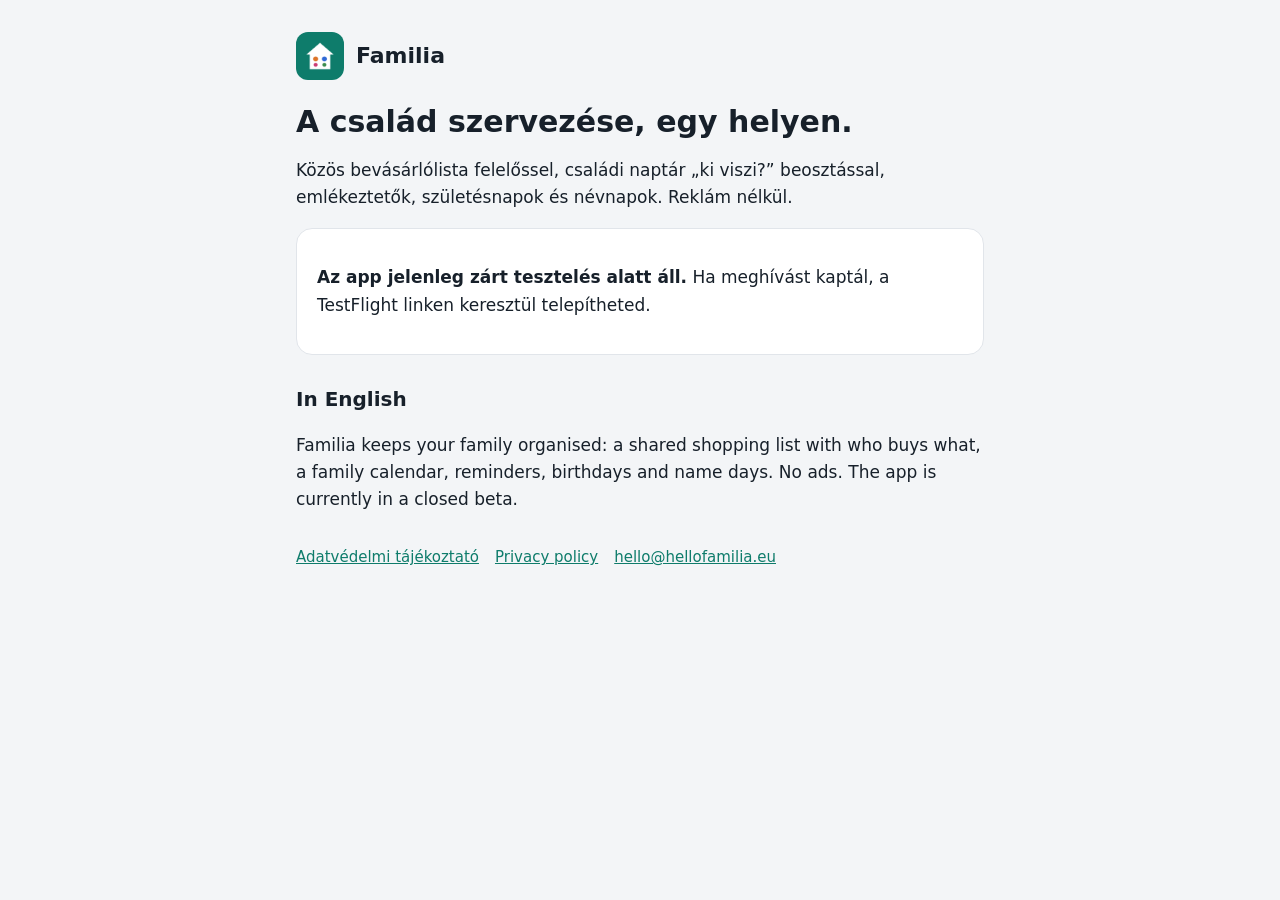
==== index.html @ 8d5d20e2 "Familia honlap és adatvédelmi tájékoztató" ====
<!doctype html>
<html lang="hu">
<head>
<meta charset="utf-8">
<meta name="viewport" content="width=device-width, initial-scale=1">
<title>Familia</title>
<meta name="description" content="Familia – közös bevásárlólista, családi naptár és jeles napok egy helyen.">
<link rel="icon" href="icon.png">
<link rel="stylesheet" href="style.css">
</head>
<body>
<main>
  <header><img src="icon.png" alt=""><a href="/">Familia</a></header>
  <h1>A család szervezése, egy helyen.</h1>
  <p>Közös bevásárlólista felelőssel, családi naptár „ki viszi?” beosztással, emlékeztetők, születésnapok és névnapok. Reklám nélkül.</p>
  <div class="card">
    <p><strong>Az app jelenleg zárt tesztelés alatt áll.</strong> Ha meghívást kaptál, a TestFlight linken keresztül telepítheted.</p>
  </div>
  <h2 lang="en">In English</h2>
  <p lang="en">Familia keeps your family organised: a shared shopping list with who buys what, a family calendar, reminders, birthdays and name days. No ads. The app is currently in a closed beta.</p>
  <nav>
    <a href="/adatvedelem/">Adatvédelmi tájékoztató</a>
    <a href="/privacy/" lang="en">Privacy policy</a>
    <a href="mailto:hello@hellofamilia.eu">hello@hellofamilia.eu</a>
  </nav>
</main>
</body>
</html>
---- style.css ----
:root { --bg: #F3F5F7; --surface: #FFFFFF; --ink: #17202A; --muted: #5D6A78; --line: #E1E5EA; --accent: #0E7C6B; }
@media (prefers-color-scheme: dark) {
  :root { --bg: #11161C; --surface: #1A2129; --ink: #E8ECF0; --muted: #9AA5B1; --line: #2A333D; --accent: #3FB5A0; }
}
* { box-sizing: border-box; }
body { margin: 0; background: var(--bg); color: var(--ink); font: 17px/1.6 -apple-system, "Segoe UI", system-ui, sans-serif; }
main { max-width: 720px; margin: 0 auto; padding: 32px 16px 64px; }
header { display: flex; align-items: center; gap: 12px; margin-bottom: 24px; }
header img { width: 48px; height: 48px; border-radius: 12px; }
header a { color: var(--ink); text-decoration: none; font-weight: 700; font-size: 22px; }
h1 { font-size: 30px; line-height: 1.2; margin: 8px 0 12px; }
h2 { font-size: 20px; margin: 28px 0 8px; }
p, li { color: var(--ink); }
.muted { color: var(--muted); font-size: 15px; }
a { color: var(--accent); }
.card { background: var(--surface); border: 1px solid var(--line); border-radius: 16px; padding: 18px 20px; margin: 16px 0; }
table { width: 100%; border-collapse: collapse; font-size: 15px; }
th, td { text-align: left; vertical-align: top; padding: 8px 6px; border-top: 1px solid var(--line); }
nav { display: flex; gap: 16px; flex-wrap: wrap; margin-top: 32px; font-size: 15px; }
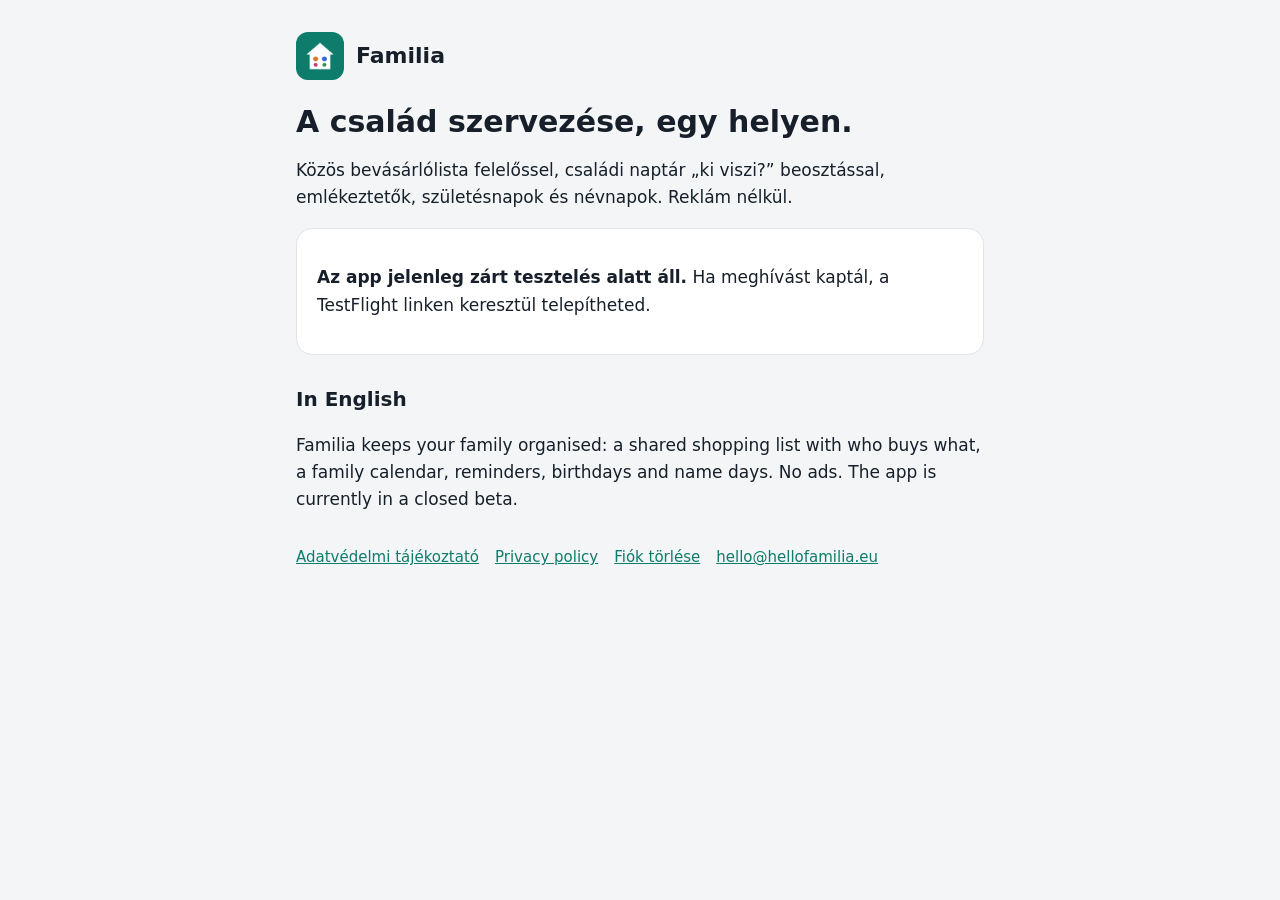
==== commit 08e142bc: "Honlap frissítése" ====
--- a/index.html
+++ b/index.html
@@ -21,6 +21,7 @@
   <nav>
     <a href="/adatvedelem/">Adatvédelmi tájékoztató</a>
     <a href="/privacy/" lang="en">Privacy policy</a>
+    <a href="/fiok-torlese/">Fiók törlése</a>
     <a href="mailto:hello@hellofamilia.eu">hello@hellofamilia.eu</a>
   </nav>
 </main>
--- a/style.css
+++ b/style.css
@@ -17,3 +17,4 @@
 table { width: 100%; border-collapse: collapse; font-size: 15px; }
 th, td { text-align: left; vertical-align: top; padding: 8px 6px; border-top: 1px solid var(--line); }
 nav { display: flex; gap: 16px; flex-wrap: wrap; margin-top: 32px; font-size: 15px; }
+.button { display: inline-block; background: var(--accent); color: #FFFFFF; text-decoration: none; font-weight: 600; padding: 14px 22px; border-radius: 14px; }
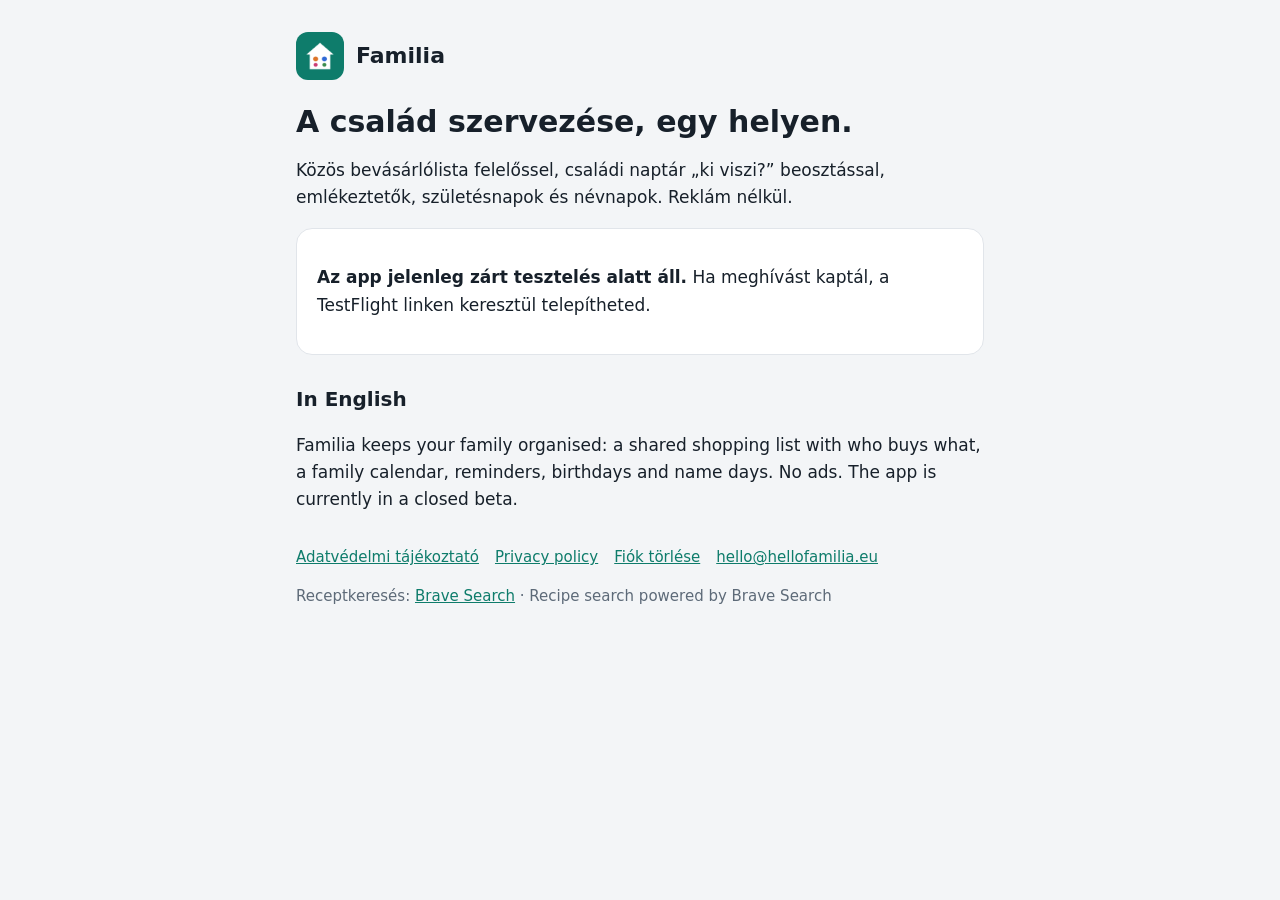
==== commit 062e20f2: "Honlap frissítése" ====
--- a/index.html
+++ b/index.html
@@ -24,6 +24,7 @@
     <a href="/fiok-torlese/">Fiók törlése</a>
     <a href="mailto:hello@hellofamilia.eu">hello@hellofamilia.eu</a>
   </nav>
+  <p class="muted">Receptkeresés: <a href="https://brave.com/search/api/">Brave Search</a> · <span lang="en">Recipe search powered by Brave Search</span></p>
 </main>
 </body>
 </html>
